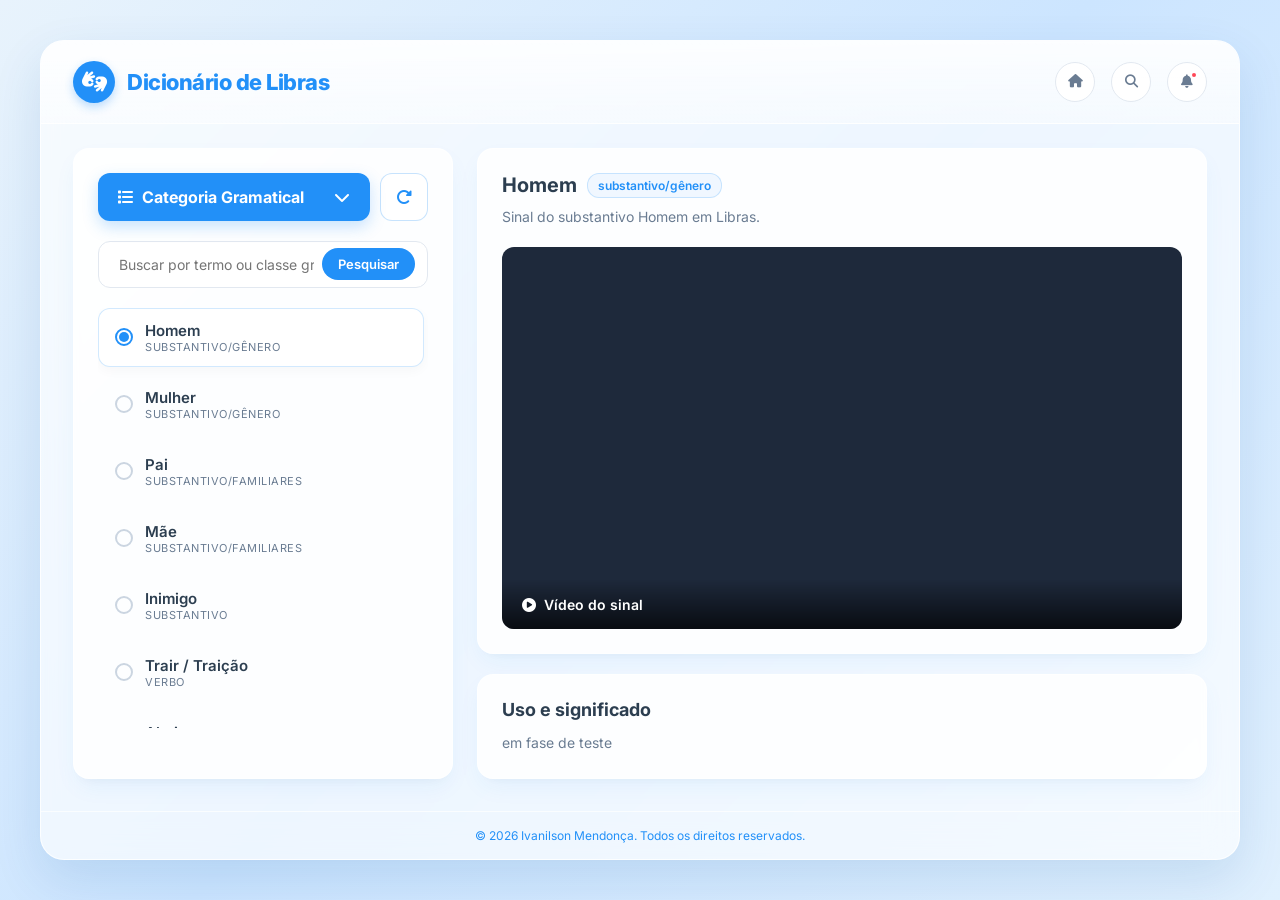
==== index.html @ 9dd47328 "primeira fase do projeto fase 1 projeto dicionário libras" ====
<!DOCTYPE html>
<html lang="pt-BR">

<head>
  <meta charset="UTF-8">
  <meta name="viewport" content="width=device-width, initial-scale=1.0">
  <title>Dicionário de Libras</title>
  <!-- Google Fonts: Inter -->
  <link rel="preconnect" href="https://fonts.googleapis.com">
  <link rel="preconnect" href="https://fonts.gstatic.com" crossorigin>
  <link href="https://fonts.googleapis.com/css2?family=Inter:wght@400;500;600;700;800&display=swap" rel="stylesheet">
  <!-- Font Awesome Icons -->
  <link rel="stylesheet" href="https://cdnjs.cloudflare.com/ajax/libs/font-awesome/6.4.0/css/all.min.css">
  <link rel="stylesheet" href="styles.css">
  <script src="script.js" defer></script>
</head>

<body>

  <div class="app-container">
    <!-- Header -->
    <header>
      <div class="logo-container">
        <div class="logo-icon">
          <i class="fa-solid fa-hands-asl-interpreting"></i>
        </div>
        <span class="logo-text">Dicionário de Libras</span>
      </div>

      <div class="header-actions">
        <button class="icon-btn" title="Início">
          <i class="fa-solid fa-house"></i>
        </button>
        <button class="icon-btn" title="Buscar">
          <i class="fa-solid fa-magnifying-glass"></i>
        </button>
        <button class="icon-btn" title="Notificações">
          <i class="fa-solid fa-bell"></i>
          <span class="badge-dot"></span>
        </button>
      </div>
    </header>

    <!-- Main Content -->
    <div class="main-content">

      <!-- Left Search Panel -->
      <div class="search-panel">
        <div class="search-actions">
          <div class="category-picker" id="categoryPicker">
            <button class="search-header-btn" id="categoryPickerBtn" type="button" aria-expanded="false"
              aria-controls="categoryMenu">
              <span><i class="fa-solid fa-list" style="margin-right: 8px;"></i><span id="categoryPickerLabel">Categoria
                  Gramatical</span></span>
              <i class="fa-solid fa-chevron-down" aria-hidden="true"></i>
            </button>
            <div class="category-menu" id="categoryMenu" role="group" aria-label="Categorias gramaticais" hidden></div>
          </div>

          <button class="action-arrow-btn" id="btnResetFilter" type="button" title="Resetar filtros"
            aria-label="Resetar filtros">
            <i class="fa-solid fa-rotate-right"></i>
          </button>
        </div>

        <form class="search-input-wrapper" id="searchForm">
          <input type="text" id="searchInput" class="search-input"
            placeholder="Buscar por termo ou classe gramatical...">
          <button class="category-tag-btn" id="categoryFilterTag" type="submit">Pesquisar</button>
        </form>

        <div class="categories-list" id="categoriesList">
          <!-- Dynamic Items inserted via JS -->
        </div>
      </div>

      <!-- Right Results Panel -->
      <div class="results-panel">

        <!-- Video & Term Result Card -->
        <div class="card">
          <div class="result-title">
            <span id="displayTerm">Carregando...</span>
            <span class="category-badge" id="displayCategory">Categoria</span>
          </div>
          <p class="result-description" id="displayDescription">
            Selecione uma palavra na lista lateral para visualizar a demonstração em Libras.
          </p>
          <!-- video painel -->
          <div class="video-container">
            <iframe id="youtubePlayer" class="video-player" src="" title="Vídeo em Libras" frameborder="0"
              allow="accelerometer; autoplay; clipboard-write; encrypted-media; gyroscope; picture-in-picture"
              allowfullscreen>
            </iframe>

            <button class="video-overlay-play" id="playBtn">
              <i class="fa-solid fa-play"></i>
            </button>

            <div class="video-controls">
              <div class="video-title">
                <i class="fa-solid fa-play-circle"></i>
                <span id="videoTitleText">Vídeo do sinal</span>
              </div>
              <!-- <div class="video-action-btns">
                <button class="video-btn" title="Expandir"><i class="fa-regular fa-square"></i></button>
                <button class="video-btn" title="Favoritar"><i class="fa-regular fa-heart"></i></button>
                <button class="video-btn" title="Compartilhar"><i class="fa-solid fa-share"></i></button>
              </div> -->
            </div>
          </div>
        </div>

        <!-- Usage & Meaning Card -->
        <div class="card usage-card">
          <h3>Uso e significado</h3>
          <p id="displayUsage">
            Aguardando seleção do sinal para exibição das instruções gramaticais e contexto de uso em Libras.
          </p>
        </div>

      </div>

    </div>

    <footer class="app-footer">
      <p>© 2026 Ivanilson Mendonça. Todos os direitos reservados.</p>
    </footer>
  </div>

  <!-- Hidden Admin Modal (Press Ctrl+Shift+A to reveal) -->
  <div class="modal-overlay" id="adminModal">
    <div class="modal-content">
      <h3>Gerenciamento do JSON</h3>
      <p>Importe ou exporte dados do arquivo <code>dados.json</code>.</p>
      <input type="file" id="jsonFileInput" accept=".json" style="margin-bottom: 20px;">
      <div class="modal-actions">
        <button class="btn-secondary" id="closeModalBtn">Fechar</button>
        <button class="btn-primary" id="exportJsonBtn">Exportar Atual</button>
      </div>
    </div>
  </div>
  </body>

</html>
---- styles.css ----
:root {
      --bg-gradient: linear-gradient(135deg, #e8f3fc 0%, #cce5ff 50%, #e0f0fe 100%);
      --card-bg: rgba(255, 255, 255, 0.85);
      --card-border: rgba(255, 255, 255, 0.6);
      --primary-blue: #2290f8;
      --primary-blue-hover: #1877d5;
      --light-blue: #f0f7ff;
      --text-main: #2c3e50;
      --text-muted: #6a7c92;
      --border-color: #e2e8f0;
      --shadow-soft: 0 10px 25px -5px rgba(34, 144, 248, 0.08), 0 8px 10px -6px rgba(0, 0, 0, 0.03);
      --shadow-hover: 0 15px 30px -5px rgba(34, 144, 248, 0.15);
      --radius-lg: 24px;
      --radius-md: 16px;
      --radius-sm: 12px;
    }

    * {
      box-sizing: border-box;
      margin: 0;
      padding: 0;
      font-family: 'Inter', sans-serif;
    }

    body {
      background: var(--bg-gradient);
      min-height: 100vh;
      display: flex;
      justify-content: center;
      align-items: center;
      padding: 20px;
      color: var(--text-main);
    }

    .app-container {
      width: 100%;
      max-width: 1200px;
      background: rgba(255, 255, 255, 0.65);
      backdrop-filter: blur(16px);
      -webkit-backdrop-filter: blur(16px);
      border: 1px solid rgba(255, 255, 255, 0.8);
      border-radius: var(--radius-lg);
      box-shadow: 0 20px 50px rgba(0, 80, 160, 0.12);
      overflow: hidden;
      display: flex;
      flex-direction: column;
    }

    /* Header */
    header {
      display: flex;
      justify-content: space-between;
      align-items: center;
      padding: 20px 32px;
      background: linear-gradient(180deg, rgba(255, 255, 255, 0.8) 0%, rgba(255, 255, 255, 0.4) 100%);
      border-bottom: 1px solid rgba(255, 255, 255, 0.6);
    }

    .logo-container {
      display: flex;
      align-items: center;
      gap: 12px;
    }

    .logo-icon {
      width: 42px;
      height: 42px;
      background: var(--primary-blue);
      color: white;
      border-radius: 50%;
      display: flex;
      align-items: center;
      justify-content: center;
      font-size: 20px;
      box-shadow: 0 4px 10px rgba(34, 144, 248, 0.3);
    }

    .logo-text {
      font-size: 22px;
      font-weight: 800;
      color: var(--primary-blue);
      letter-spacing: -0.5px;
    }

    .header-actions {
      display: flex;
      align-items: center;
      gap: 16px;
    }

    .icon-btn {
      background: rgba(255, 255, 255, 0.9);
      border: 1px solid var(--border-color);
      width: 40px;
      height: 40px;
      border-radius: 50%;
      display: flex;
      align-items: center;
      justify-content: center;
      color: var(--text-muted);
      cursor: pointer;
      transition: all 0.2s ease;
      position: relative;
    }

    .icon-btn:hover {
      background: var(--primary-blue);
      color: white;
      border-color: var(--primary-blue);
      transform: translateY(-2px);
    }

    .badge-dot {
      position: absolute;
      top: 8px;
      right: 8px;
      width: 8px;
      height: 8px;
      background-color: #ff4757;
      border-radius: 50%;
      border: 2px solid white;
    }

    /* Main Content Layout */
    .main-content {
      display: grid;
      grid-template-columns: 380px 1fr;
      gap: 24px;
      padding: 24px 32px 32px 32px;
    }

    .app-footer {
      padding: 16px 32px;
      border-top: 1px solid rgba(255, 255, 255, 0.7);
      color: var(--primary-blue);
      text-align: center;
      font-size: 12px;
    }

    /* Left Panel: Search & Categories */
    .search-panel {
      background: var(--card-bg);
      border: 1px solid var(--card-border);
      border-radius: var(--radius-md);
      padding: 24px;
      box-shadow: var(--shadow-soft);
      display: flex;
      flex-direction: column;
      gap: 20px;
    }

    .search-actions {
      display: flex;
      align-items: stretch;
      gap: 10px;
    }

    .category-picker {
      position: relative;
      flex: 1;
      min-width: 0;
    }

    .search-header-btn {
      width: 100%;
      background: var(--primary-blue);
      color: white;
      border: none;
      padding: 14px 20px;
      border-radius: var(--radius-sm);
      font-size: 16px;
      font-weight: 700;
      display: flex;
      align-items: center;
      justify-content: space-between;
      cursor: pointer;
      box-shadow: 0 6px 15px rgba(34, 144, 248, 0.25);
    }

    .category-menu {
      position: absolute;
      top: calc(100% + 8px);
      left: 0;
      right: 0;
      z-index: 10;
      display: flex;
      flex-direction: column;
      max-height: 240px;
      overflow-y: auto;
      padding: 6px;
      background: white;
      border: 1px solid var(--border-color);
      border-radius: var(--radius-sm);
      box-shadow: var(--shadow-hover);
    }

    .category-menu[hidden] {
      display: none;
    }

    .category-option {
      padding: 10px 12px;
      background: transparent;
      border: none;
      border-radius: 8px;
      color: var(--text-main);
      text-align: left;
      font-size: 14px;
      cursor: pointer;
    }

    .category-option:hover,
    .category-option[aria-pressed="true"] {
      background: var(--light-blue);
      color: var(--primary-blue);
    }

    .action-arrow-btn {
      width: 48px;
      flex-shrink: 0;
      background: white;
      color: var(--primary-blue);
      border: 1px solid rgba(34, 144, 248, 0.25);
      border-radius: var(--radius-sm);
      font-size: 16px;
      cursor: pointer;
      transition: background 0.2s ease, color 0.2s ease, border-color 0.2s ease, transform 0.2s ease;
    }

    .action-arrow-btn:hover {
      background: var(--light-blue);
      border-color: var(--primary-blue);
      transform: translateY(-1px);
    }

    .action-arrow-btn:focus-visible {
      outline: 3px solid rgba(34, 144, 248, 0.25);
      outline-offset: 2px;
    }

    .search-input-wrapper {
      display: flex;
      align-items: center;
      background: white;
      border: 1px solid var(--border-color);
      border-radius: var(--radius-sm);
      padding: 6px 12px;
      transition: border-color 0.2s;
    }

    .search-input-wrapper:focus-within {
      border-color: var(--primary-blue);
      box-shadow: 0 0 0 3px rgba(34, 144, 248, 0.15);
    }

    .search-input {
      border: none;
      outline: none;
      width: 100%;
      padding: 8px;
      font-size: 14px;
      color: var(--text-main);
    }

    .category-tag-btn {
      background: var(--primary-blue);
      color: white;
      border: none;
      padding: 8px 16px;
      border-radius: 20px;
      font-size: 13px;
      font-weight: 600;
      cursor: pointer;
    }

    /* Scrollable Categories / Term List */
    .categories-list {
      display: flex;
      flex-direction: column;
      gap: 8px;
      max-height: 420px;
      overflow-y: auto;
      padding-right: 4px;
    }

    .categories-list::-webkit-scrollbar {
      width: 5px;
    }

    .categories-list::-webkit-scrollbar-thumb {
      background: #cbd5e1;
      border-radius: 10px;
    }

    .category-item {
      display: flex;
      align-items: center;
      gap: 12px;
      padding: 12px 16px;
      border-radius: var(--radius-sm);
      cursor: pointer;
      transition: all 0.2s ease;
      user-select: none;
      border: 1px solid transparent;
    }

    .category-item:hover {
      background: var(--light-blue);
    }

    .category-item.active {
      background: white;
      border-color: rgba(34, 144, 248, 0.2);
      box-shadow: 0 4px 12px rgba(0, 0, 0, 0.03);
    }

    .radio-circle {
      width: 18px;
      height: 18px;
      border: 2px solid #cbd5e1;
      border-radius: 50%;
      display: flex;
      align-items: center;
      justify-content: center;
      transition: all 0.2s;
      flex-shrink: 0;
    }

    .category-item.active .radio-circle {
      border-color: var(--primary-blue);
    }

    .radio-circle::after {
      content: '';
      width: 10px;
      height: 10px;
      background: var(--primary-blue);
      border-radius: 50%;
      opacity: 0;
      transform: scale(0);
      transition: all 0.2s;
    }

    .category-item.active .radio-circle::after {
      opacity: 1;
      transform: scale(1);
    }

    .category-info {
      display: flex;
      flex-direction: column;
      overflow: hidden;
    }

    .category-name {
      font-size: 15px;
      font-weight: 600;
      color: var(--text-main);
      white-space: nowrap;
      overflow: hidden;
      text-overflow: ellipsis;
    }

    .category-type {
      font-size: 11px;
      color: var(--text-muted);
      text-transform: uppercase;
      letter-spacing: 0.5px;
    }

    /* Right Panel: Results & Video */
    .results-panel {
      display: flex;
      flex-direction: column;
      gap: 20px;
    }

    .card {
      background: var(--card-bg);
      border: 1px solid var(--card-border);
      border-radius: var(--radius-md);
      padding: 24px;
      box-shadow: var(--shadow-soft);
    }

    .result-title {
      font-size: 20px;
      font-weight: 700;
      margin-bottom: 8px;
      display: flex;
      align-items: center;
      gap: 10px;
    }

    .category-badge {
      font-size: 12px;
      background: var(--light-blue);
      color: var(--primary-blue);
      padding: 4px 10px;
      border-radius: 12px;
      font-weight: 600;
      border: 1px solid rgba(34, 144, 248, 0.2);
    }

    .result-description {
      color: var(--text-muted);
      font-size: 14px;
      line-height: 1.5;
      margin-bottom: 20px;
    }

    /* Video Player Container */
    .video-container {
      position: relative;
      width: 100%;
      padding-top: 56.25%;
      /* Proporção 16:9 ideal para o YouTube */
      background: #1e293b;
      border-radius: var(--radius-sm);
      overflow: hidden;
    }

    .video-player {
      position: absolute;
      top: 0;
      left: 0;
      width: 100%;
      height: 100%;
      border: none;
    }

    .video-overlay-play {
      position: absolute;
      width: 64px;
      height: 64px;
      background: rgba(255, 255, 255, 0.85);
      backdrop-filter: blur(4px);
      border-radius: 50%;
      display: flex;
      align-items: center;
      justify-content: center;
      color: var(--primary-blue);
      font-size: 24px;
      cursor: pointer;
      transition: transform 0.2s, background 0.2s;
      box-shadow: 0 8px 20px rgba(0, 0, 0, 0.2);
      border: none;
    }

    .video-overlay-play:hover {
      transform: scale(1.1);
      background: white;
    }

    .video-controls {
      position: absolute;
      bottom: 0;
      left: 0;
      right: 0;
      padding: 16px 20px;
      background: linear-gradient(transparent, rgba(0, 0, 0, 0.7));
      display: flex;
      align-items: center;
      justify-content: space-between;
      color: white;
    }

    .video-title {
      font-size: 14px;
      font-weight: 600;
      display: flex;
      align-items: center;
      gap: 8px;
    }

    .video-action-btns {
      display: flex;
      gap: 12px;
    }

    .video-btn {
      background: none;
      border: none;
      color: rgba(255, 255, 255, 0.8);
      font-size: 16px;
      cursor: pointer;
      transition: color 0.2s;
    }

    .video-btn:hover {
      color: white;
    }

    /* Usage and Meaning Section */
    .usage-card h3 {
      font-size: 18px;
      font-weight: 700;
      margin-bottom: 12px;
    }

    .usage-card p {
      font-size: 14px;
      color: var(--text-muted);
      line-height: 1.6;
    }

    /* Hidden Admin Modal Style */
    .modal-overlay {
      display: none;
      position: fixed;
      top: 0;
      left: 0;
      right: 0;
      bottom: 0;
      background: rgba(0, 0, 0, 0.5);
      z-index: 999;
      justify-content: center;
      align-items: center;
      backdrop-filter: blur(4px);
    }

    .modal-content {
      background: white;
      padding: 30px;
      border-radius: var(--radius-md);
      width: 90%;
      max-width: 500px;
      box-shadow: 0 20px 40px rgba(0, 0, 0, 0.2);
    }

    .modal-content h3 {
      margin-bottom: 15px;
    }

    .modal-content p {
      font-size: 14px;
      color: var(--text-muted);
      margin-bottom: 20px;
    }

    .modal-actions {
      display: flex;
      gap: 10px;
      justify-content: flex-end;
    }

    .btn-secondary {
      background: #e2e8f0;
      border: none;
      padding: 10px 16px;
      border-radius: 8px;
      cursor: pointer;
      font-weight: 600;
    }

    .btn-primary {
      background: var(--primary-blue);
      color: white;
      border: none;
      padding: 10px 16px;
      border-radius: 8px;
      cursor: pointer;
      font-weight: 600;
    }

    /* Responsive Breakpoints */
    @media (max-width: 900px) {
      .main-content {
        grid-template-columns: 1fr;
      }

      .categories-list {
        max-height: 250px;
      }
    }

    @media (max-width: 600px) {
      body {
        padding: 10px;
      }

      header {
        padding: 16px;
      }

      .main-content {
        padding: 16px;
      }

      .video-container {
        height: 220px;
      }
    }
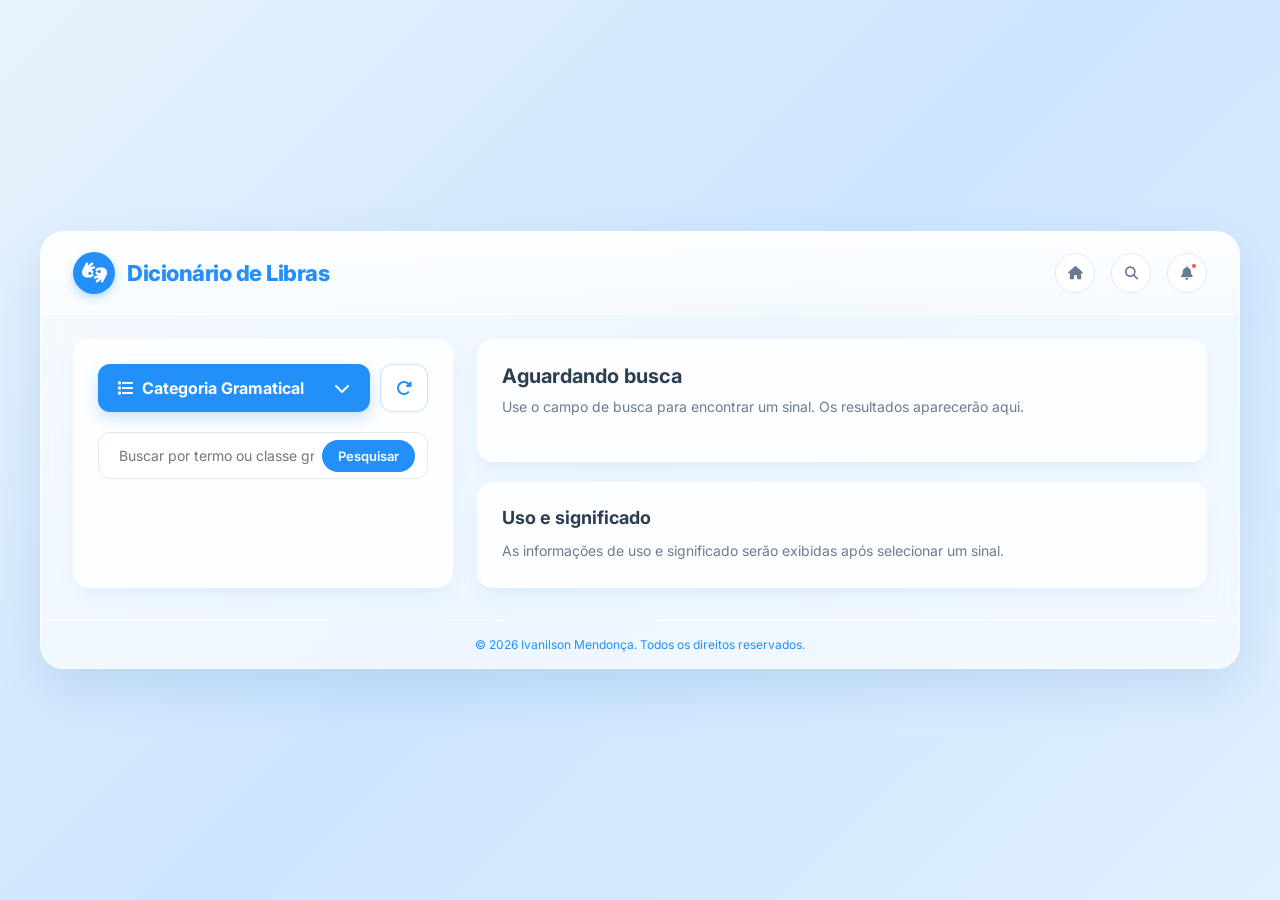
==== commit 8500d270: "Update index.html" ====
--- a/index.html
+++ b/index.html
@@ -80,14 +80,14 @@
         <!-- Video & Term Result Card -->
         <div class="card">
           <div class="result-title">
-            <span id="displayTerm">Carregando...</span>
-            <span class="category-badge" id="displayCategory">Categoria</span>
+            <span id="displayTerm">Aguardando busca</span>
+            <span class="category-badge" id="displayCategory" hidden>Categoria</span>
           </div>
           <p class="result-description" id="displayDescription">
-            Selecione uma palavra na lista lateral para visualizar a demonstração em Libras.
+            Use o campo de busca para encontrar um sinal. Os resultados aparecerão aqui.
           </p>
           <!-- video painel -->
-          <div class="video-container">
+          <div class="video-container" id="videoContainer" hidden>
             <iframe id="youtubePlayer" class="video-player" src="" title="Vídeo em Libras" frameborder="0"
               allow="accelerometer; autoplay; clipboard-write; encrypted-media; gyroscope; picture-in-picture"
               allowfullscreen>
@@ -115,7 +115,7 @@
         <div class="card usage-card">
           <h3>Uso e significado</h3>
           <p id="displayUsage">
-            Aguardando seleção do sinal para exibição das instruções gramaticais e contexto de uso em Libras.
+            As informações de uso e significado serão exibidas após selecionar um sinal.
           </p>
         </div>
 
@@ -142,4 +142,4 @@
   </div>
   </body>
 
-</html>+</html>
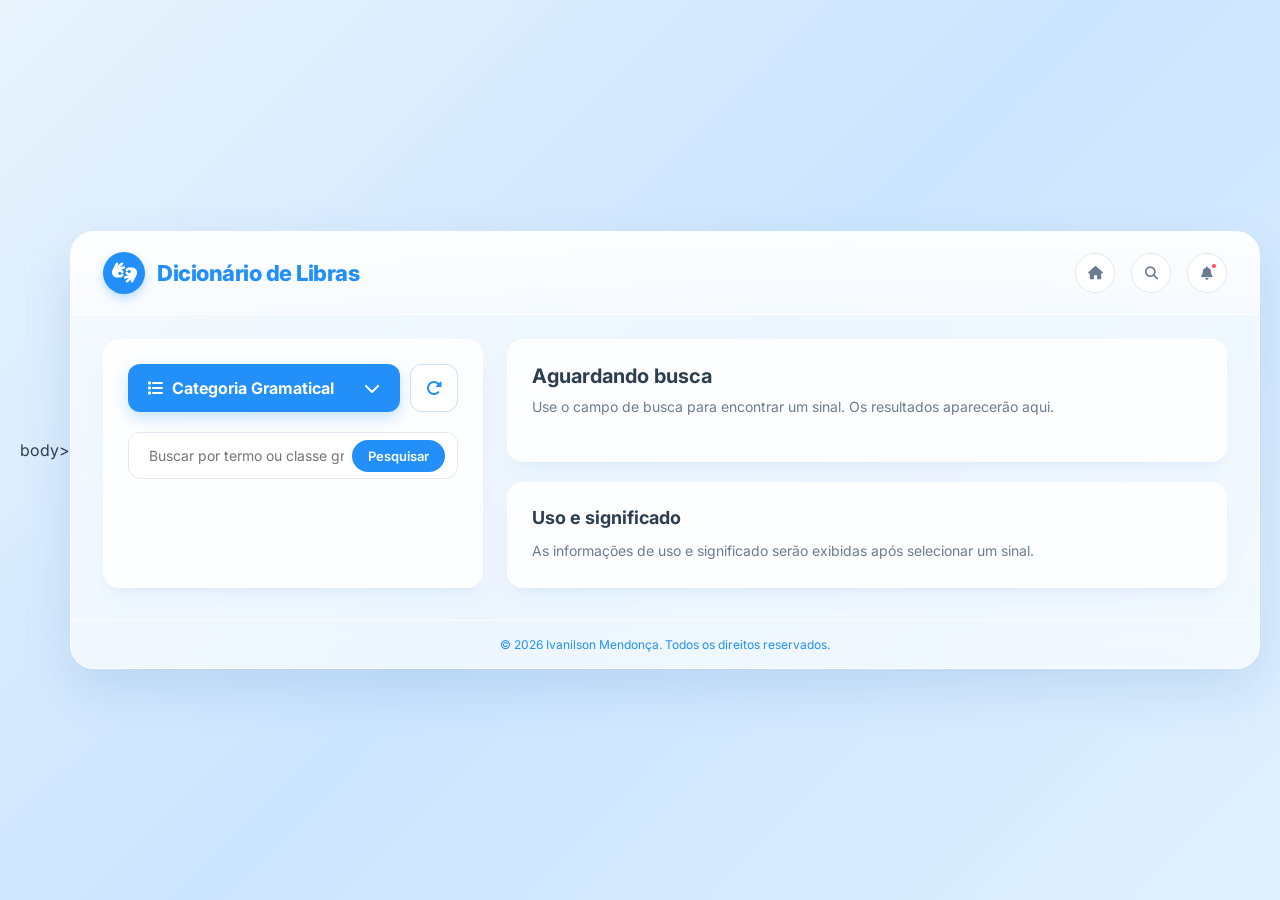
==== commit 1f8cb5fc: "Update index.html" ====
--- a/index.html
+++ b/index.html
@@ -15,7 +15,7 @@
   <script src="script.js" defer></script>
 </head>
 
-<body>
+body>
 
   <div class="app-container">
     <!-- Header -->
@@ -140,6 +140,6 @@
       </div>
     </div>
   </div>
-  </body>
+</body>
 
 </html>
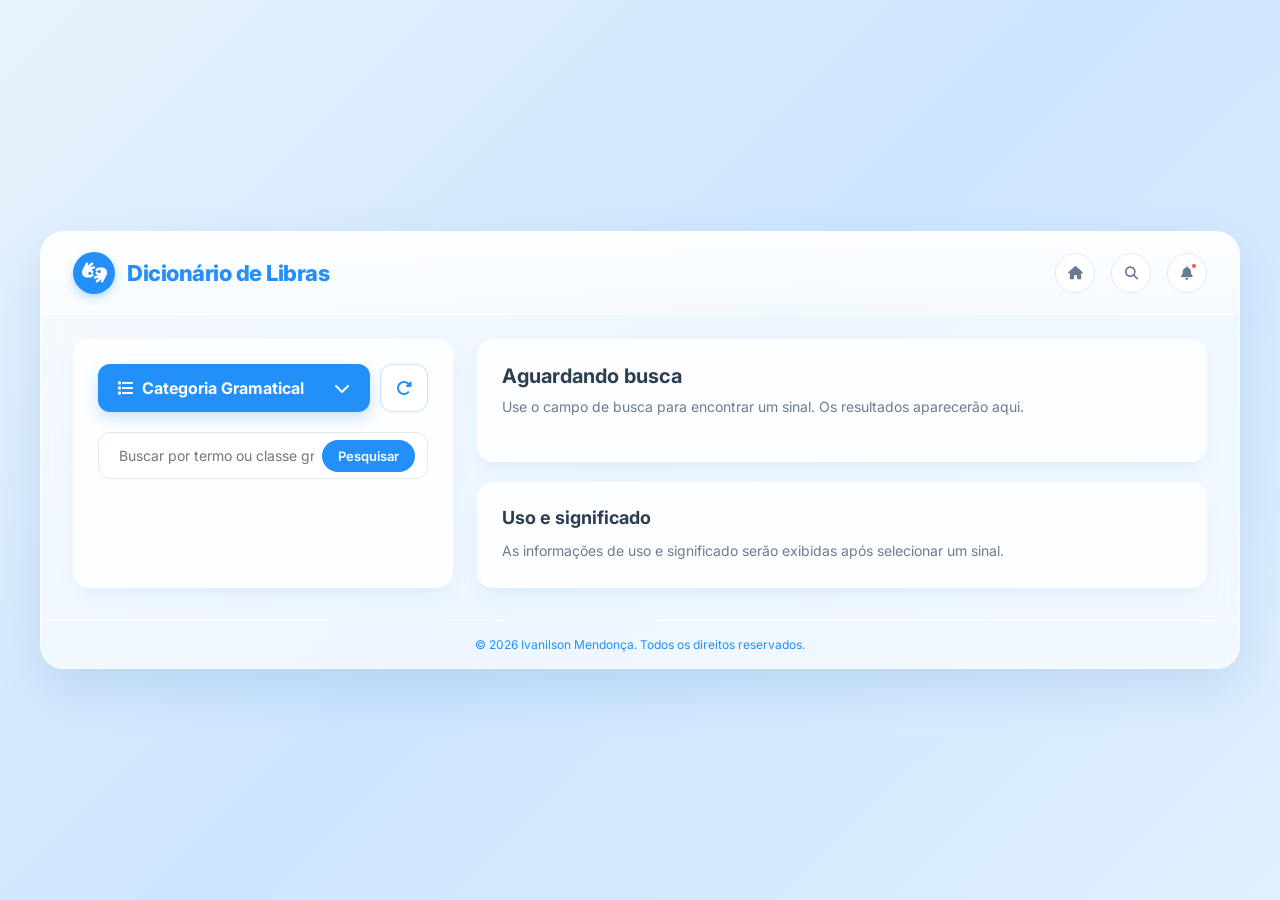
==== commit b4f4f113: "Add files via upload" ====
--- a/index.html
+++ b/index.html
@@ -15,7 +15,7 @@
   <script src="script.js" defer></script>
 </head>
 
-body>
+<body>
 
   <div class="app-container">
     <!-- Header -->
@@ -142,4 +142,4 @@
   </div>
 </body>
 
-</html>
+</html>
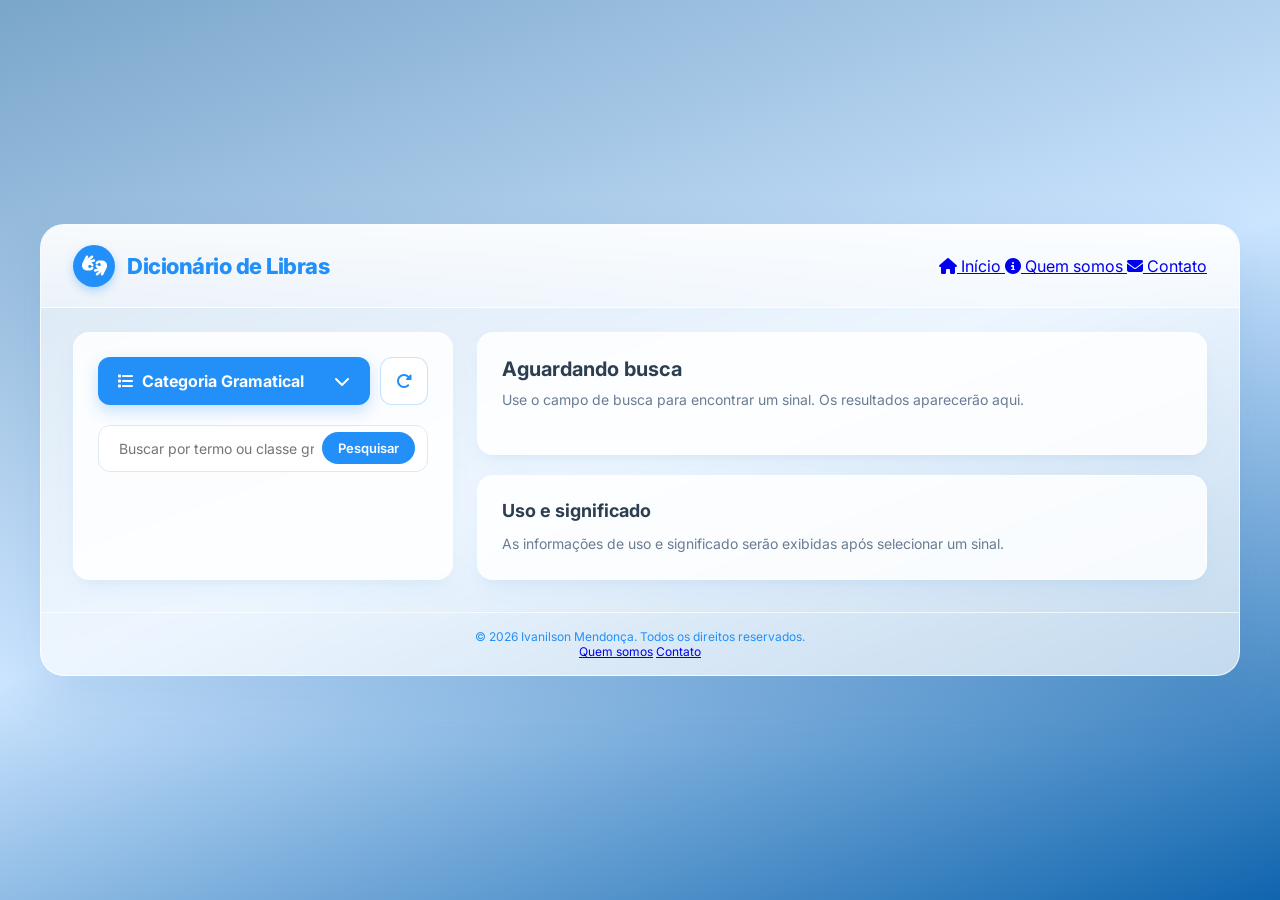
==== commit d22f308f: "Update index.html" ====
--- a/index.html
+++ b/index.html
@@ -27,18 +27,20 @@
         <span class="logo-text">Dicionário de Libras</span>
       </div>
 
-      <div class="header-actions">
-        <button class="icon-btn" title="Início">
-          <i class="fa-solid fa-house"></i>
-        </button>
-        <button class="icon-btn" title="Buscar">
-          <i class="fa-solid fa-magnifying-glass"></i>
-        </button>
-        <button class="icon-btn" title="Notificações">
-          <i class="fa-solid fa-bell"></i>
-          <span class="badge-dot"></span>
-        </button>
-      </div>
+      <nav class="site-nav" aria-label="Navegação principal">
+        <a class="site-nav-link" href="index.html" aria-current="page">
+          <i class="fa-solid fa-house" aria-hidden="true"></i>
+          <span>Início</span>
+        </a>
+        <a class="site-nav-link" href="quem-somos.html">
+          <i class="fa-solid fa-circle-info" aria-hidden="true"></i>
+          <span>Quem somos</span>
+        </a>
+        <a class="site-nav-link" href="contato.html">
+          <i class="fa-solid fa-envelope" aria-hidden="true"></i>
+          <span>Contato</span>
+        </a>
+      </nav>
     </header>
 
     <!-- Main Content -->
@@ -125,6 +127,10 @@
 
     <footer class="app-footer">
       <p>© 2026 Ivanilson Mendonça. Todos os direitos reservados.</p>
+      <nav class="footer-nav" aria-label="Navegação do rodapé">
+        <a href="quem-somos.html">Quem somos</a>
+        <a href="contato.html">Contato</a>
+      </nav>
     </footer>
   </div>
 
@@ -142,4 +148,4 @@
   </div>
 </body>
 
-</html>+</html>
--- a/styles.css
+++ b/styles.css
@@ -1,5 +1,6 @@
 :root {
-      --bg-gradient: linear-gradient(135deg, #e8f3fc 0%, #cce5ff 50%, #e0f0fe 100%);
+      --bg-gradient: linear-gradient(160deg, #7aa6ca 0%, #cce5ff 50%, #1065ae 100%);
+      /*;135deg, #e8f3fc 0%, #cce5ff 50%, #e0f0fe 100%*/      
       --card-bg: rgba(255, 255, 255, 0.85);
       --card-border: rgba(255, 255, 255, 0.6);
       --primary-blue: #2290f8;
@@ -590,4 +591,4 @@
       .video-container {
         height: 220px;
       }
-    }+    }
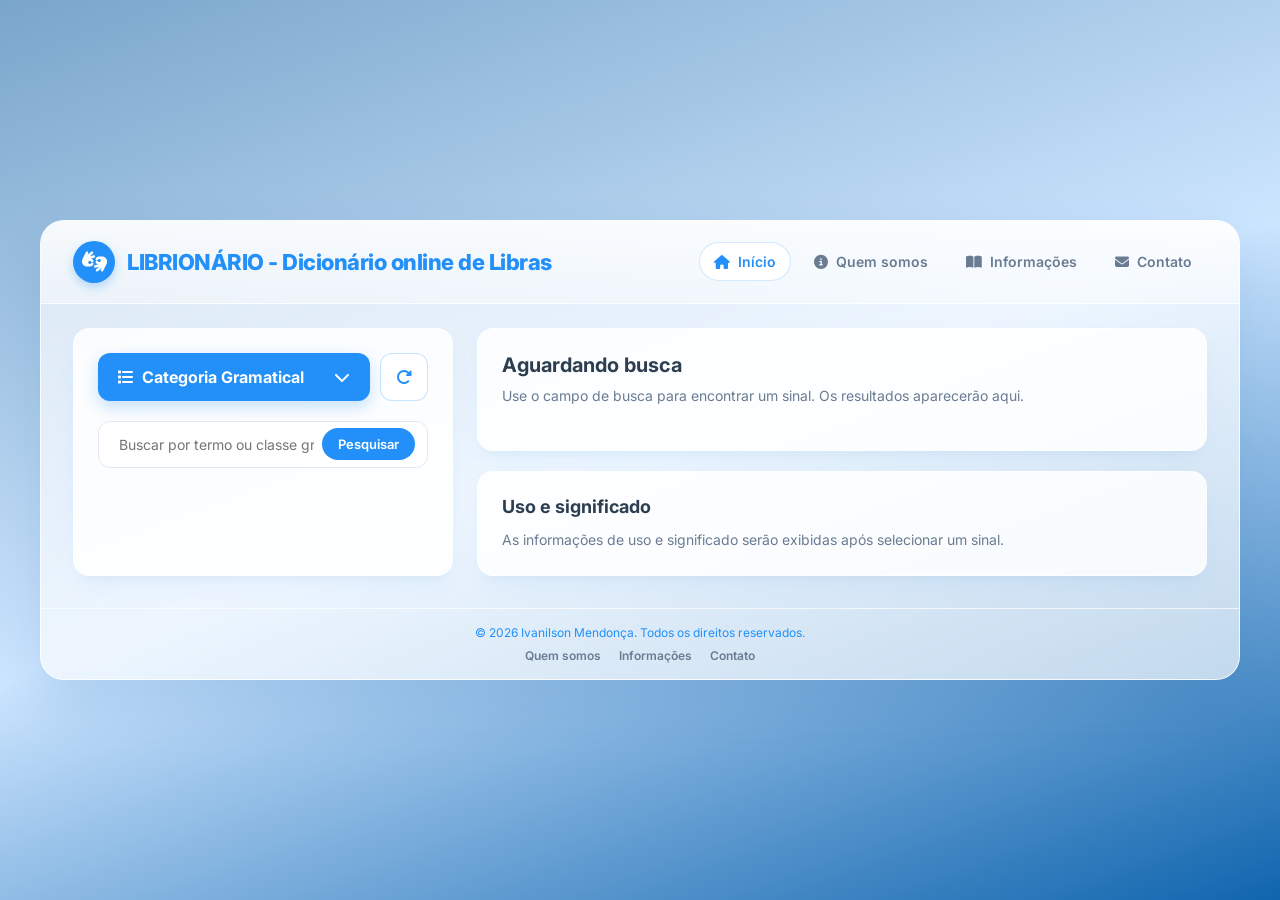
==== commit c1dc6e6a: "Update index.html" ====
--- a/index.html
+++ b/index.html
@@ -24,7 +24,7 @@
         <div class="logo-icon">
           <i class="fa-solid fa-hands-asl-interpreting"></i>
         </div>
-        <span class="logo-text">Dicionário de Libras</span>
+        <span class="logo-text">LIBRIONÁRIO - Dicionário online de Libras</span>
       </div>
 
       <nav class="site-nav" aria-label="Navegação principal">
@@ -35,6 +35,10 @@
         <a class="site-nav-link" href="quem-somos.html">
           <i class="fa-solid fa-circle-info" aria-hidden="true"></i>
           <span>Quem somos</span>
+        </a>
+        <a class="site-nav-link" href="informacoes.html">
+          <i class="fa-solid fa-book-open" aria-hidden="true"></i>
+          <span>Informações</span>
         </a>
         <a class="site-nav-link" href="contato.html">
           <i class="fa-solid fa-envelope" aria-hidden="true"></i>
@@ -129,6 +133,7 @@
       <p>© 2026 Ivanilson Mendonça. Todos os direitos reservados.</p>
       <nav class="footer-nav" aria-label="Navegação do rodapé">
         <a href="quem-somos.html">Quem somos</a>
+        <a href="informacoes.html">Informações</a>
         <a href="contato.html">Contato</a>
       </nav>
     </footer>
--- a/styles.css
+++ b/styles.css
@@ -1,6 +1,5 @@
 :root {
       --bg-gradient: linear-gradient(160deg, #7aa6ca 0%, #cce5ff 50%, #1065ae 100%);
-      /*;135deg, #e8f3fc 0%, #cce5ff 50%, #e0f0fe 100%*/      
       --card-bg: rgba(255, 255, 255, 0.85);
       --card-border: rgba(255, 255, 255, 0.6);
       --primary-blue: #2290f8;
@@ -63,6 +62,10 @@
       gap: 12px;
     }
 
+    .logo-link {
+      text-decoration: none;
+    }
+
     .logo-icon {
       width: 42px;
       height: 42px;
@@ -87,6 +90,33 @@
       display: flex;
       align-items: center;
       gap: 16px;
+    }
+
+    .site-nav {
+      display: flex;
+      align-items: center;
+      gap: 8px;
+    }
+
+    .site-nav-link {
+      display: inline-flex;
+      align-items: center;
+      gap: 8px;
+      padding: 10px 14px;
+      border: 1px solid transparent;
+      border-radius: 999px;
+      color: var(--text-muted);
+      font-size: 14px;
+      font-weight: 600;
+      text-decoration: none;
+      transition: background 0.2s ease, color 0.2s ease, border-color 0.2s ease;
+    }
+
+    .site-nav-link:hover,
+    .site-nav-link[aria-current="page"] {
+      background: white;
+      border-color: rgba(34, 144, 248, 0.2);
+      color: var(--primary-blue);
     }
 
     .icon-btn {
@@ -136,6 +166,171 @@
       color: var(--primary-blue);
       text-align: center;
       font-size: 12px;
+    }
+
+    .footer-nav {
+      display: flex;
+      justify-content: center;
+      gap: 18px;
+      margin-top: 8px;
+    }
+
+    .footer-nav a {
+      color: var(--text-muted);
+      font-weight: 600;
+      text-decoration: none;
+    }
+
+    .footer-nav a:hover {
+      color: var(--primary-blue);
+    }
+
+    .page-content {
+      display: flex;
+      flex-direction: column;
+      gap: 24px;
+      padding: 32px;
+    }
+
+    .page-hero {
+      position: relative;
+      overflow: hidden;
+      padding: 40px;
+      background: linear-gradient(135deg, rgba(255, 255, 255, 0.94), rgba(240, 247, 255, 0.82));
+      border: 1px solid var(--card-border);
+      border-radius: var(--radius-lg);
+      box-shadow: var(--shadow-soft);
+    }
+
+    .page-eyebrow {
+      display: inline-flex;
+      align-items: center;
+      gap: 8px;
+      margin-bottom: 14px;
+      color: var(--primary-blue);
+      font-size: 13px;
+      font-weight: 700;
+      letter-spacing: 0.06em;
+      text-transform: uppercase;
+    }
+
+    .page-hero h1 {
+      max-width: 720px;
+      margin-bottom: 14px;
+      color: var(--text-main);
+      font-size: clamp(30px, 5vw, 44px);
+      letter-spacing: -1.5px;
+      line-height: 1.15;
+    }
+
+    .page-hero p {
+      max-width: 740px;
+      color: var(--text-muted);
+      font-size: 16px;
+      line-height: 1.75;
+    }
+
+    .info-grid {
+      display: grid;
+      grid-template-columns: repeat(3, minmax(0, 1fr));
+      gap: 20px;
+    }
+
+    .contact-grid {
+      grid-template-columns: repeat(2, minmax(0, 1fr));
+    }
+
+    .info-card {
+      min-height: 190px;
+    }
+
+    .info-card-icon {
+      display: grid;
+      width: 46px;
+      height: 46px;
+      margin-bottom: 18px;
+      place-items: center;
+      border-radius: 14px;
+      background: var(--light-blue);
+      color: var(--primary-blue);
+      font-size: 20px;
+    }
+
+    .info-card h2,
+    .page-section-title {
+      margin-bottom: 10px;
+      color: var(--text-main);
+      font-size: 19px;
+    }
+
+    .info-card p,
+    .page-card-copy {
+      color: var(--text-muted);
+      font-size: 14px;
+      line-height: 1.7;
+    }
+
+    .page-card {
+      background: var(--card-bg);
+      border: 1px solid var(--card-border);
+      border-radius: var(--radius-md);
+      padding: 26px;
+      box-shadow: var(--shadow-soft);
+    }
+
+    .page-card h2 {
+      margin-bottom: 10px;
+      color: var(--text-main);
+      font-size: 20px;
+    }
+
+    .team-member {
+      display: flex;
+      align-items: center;
+      gap: 16px;
+      margin-top: 20px;
+      padding: 18px;
+      background: white;
+      border: 1px solid var(--border-color);
+      border-radius: var(--radius-sm);
+    }
+
+    .team-member-icon {
+      display: grid;
+      width: 54px;
+      height: 54px;
+      flex: 0 0 54px;
+      place-items: center;
+      border-radius: 50%;
+      background: var(--light-blue);
+      color: var(--primary-blue);
+      font-size: 22px;
+    }
+
+    .team-member h3 {
+      margin-bottom: 4px;
+      font-size: 16px;
+    }
+
+    .team-member p {
+      color: var(--text-muted);
+      font-size: 13px;
+      line-height: 1.5;
+    }
+
+    .text-link {
+      display: inline-flex;
+      align-items: center;
+      gap: 8px;
+      margin-top: 18px;
+      color: var(--primary-blue);
+      font-size: 14px;
+      font-weight: 700;
+      text-decoration: none;
+    }
+
+    .text-link:hover {
+      color: var(--primary-blue-hover);
     }
 
     /* Left Panel: Search & Categories */
@@ -573,6 +768,10 @@
       .categories-list {
         max-height: 250px;
       }
+
+      .info-grid {
+        grid-template-columns: 1fr;
+      }
     }
 
     @media (max-width: 600px) {
@@ -588,6 +787,36 @@
         padding: 16px;
       }
 
+      .page-content {
+        gap: 16px;
+        padding: 16px;
+      }
+
+      .page-hero {
+        padding: 26px 22px;
+      }
+
+      .page-card {
+        padding: 22px;
+      }
+
+      header {
+        align-items: flex-start;
+        flex-direction: column;
+        gap: 16px;
+      }
+
+      .site-nav {
+        width: 100%;
+        flex-wrap: wrap;
+        gap: 4px;
+      }
+
+      .site-nav-link {
+        padding: 9px 10px;
+        font-size: 13px;
+      }
+
       .video-container {
         height: 220px;
       }
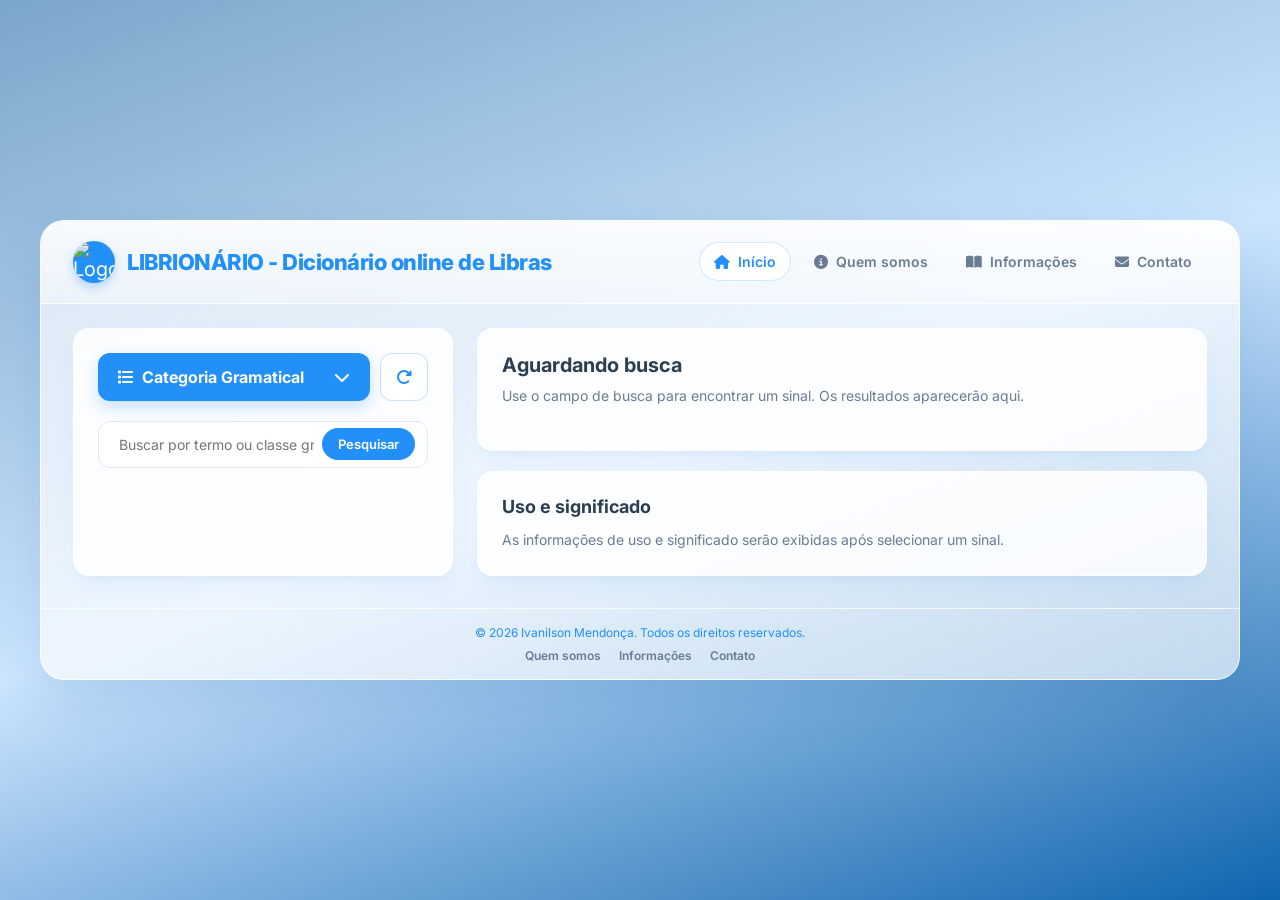
==== commit f0e98983: "Update index.html" ====
--- a/index.html
+++ b/index.html
@@ -21,8 +21,11 @@
     <!-- Header -->
     <header>
       <div class="logo-container">
-        <div class="logo-icon">
+        <!-- <div class="logo-icon">
           <i class="fa-solid fa-hands-asl-interpreting"></i>
+        </div> -->
+        <div>
+          <img class="logo-icon" src="img/logo1_500px.svg" alt="Logo do Dicionário de Libras" class="logo-image">
         </div>
         <span class="logo-text">LIBRIONÁRIO - Dicionário online de Libras</span>
       </div>
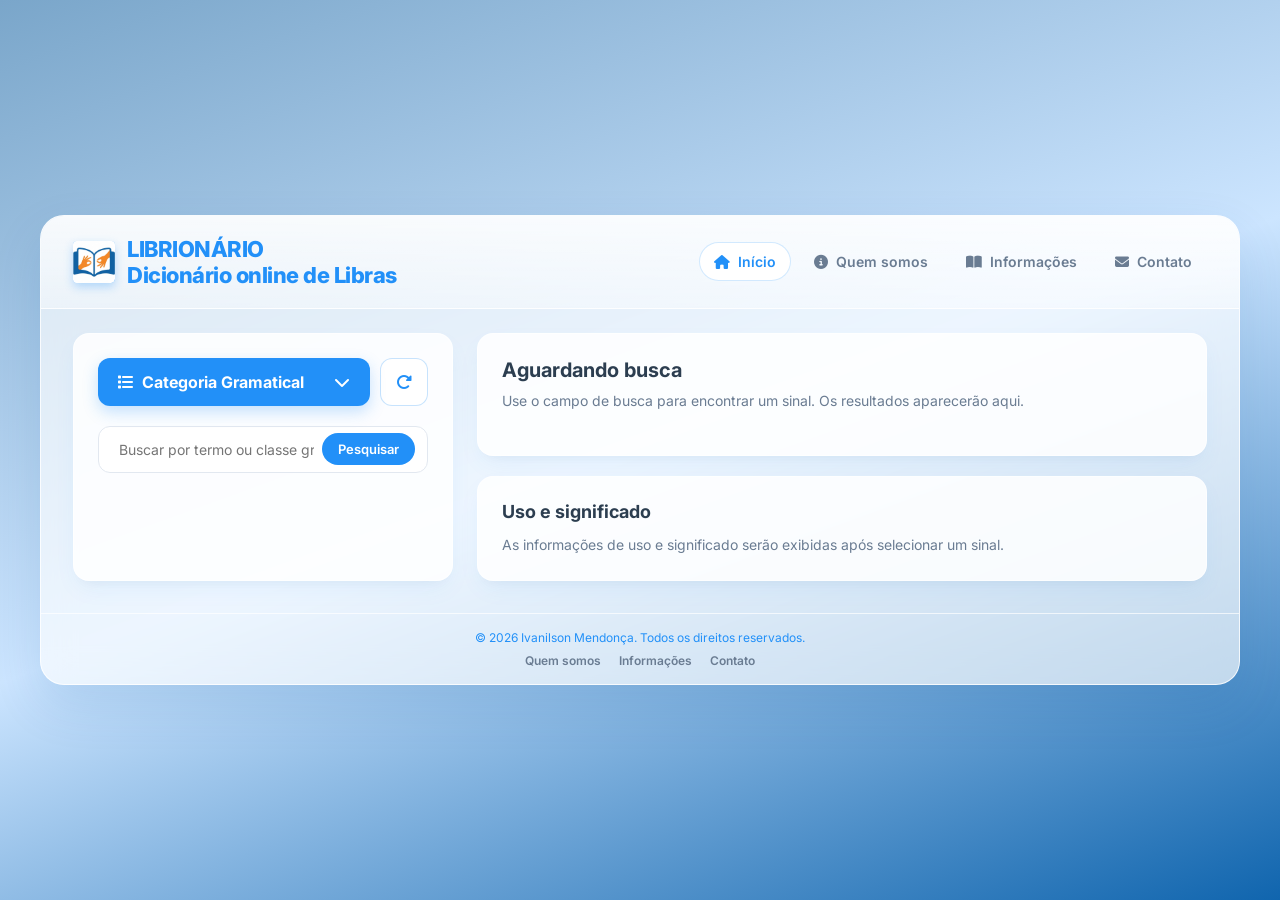
==== commit 8fa0b298: "Update index.html" ====
--- a/index.html
+++ b/index.html
@@ -27,7 +27,7 @@
         <div>
           <img class="logo-icon" src="img/logo1_500px.svg" alt="Logo do Dicionário de Libras" class="logo-image">
         </div>
-        <span class="logo-text">LIBRIONÁRIO - Dicionário online de Libras</span>
+        <span class="logo-text">LIBRIONÁRIO <br/> Dicionário online de Libras</span>
       </div>
 
       <nav class="site-nav" aria-label="Navegação principal">
--- a/styles.css
+++ b/styles.css
@@ -71,7 +71,7 @@
       height: 42px;
       background: var(--primary-blue);
       color: white;
-      border-radius: 50%;
+      border-radius: 10%;
       display: flex;
       align-items: center;
       justify-content: center;
